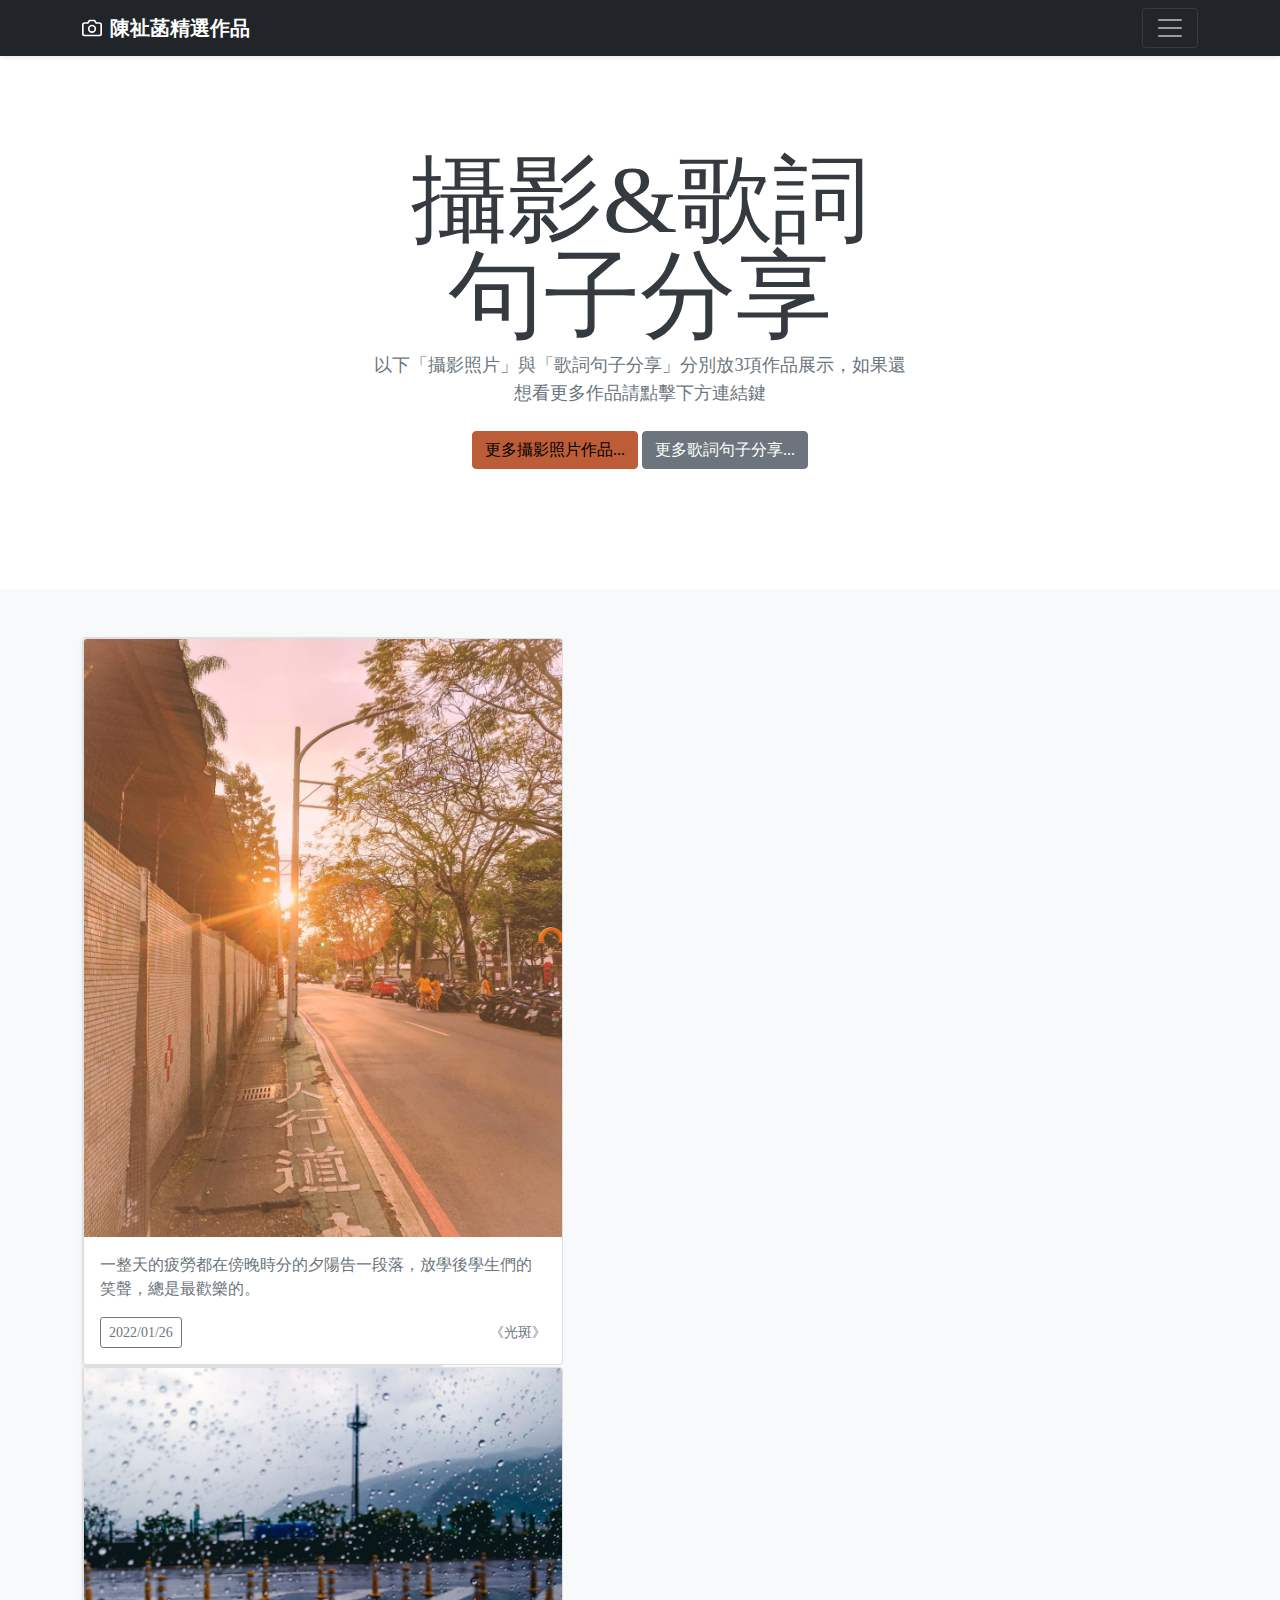
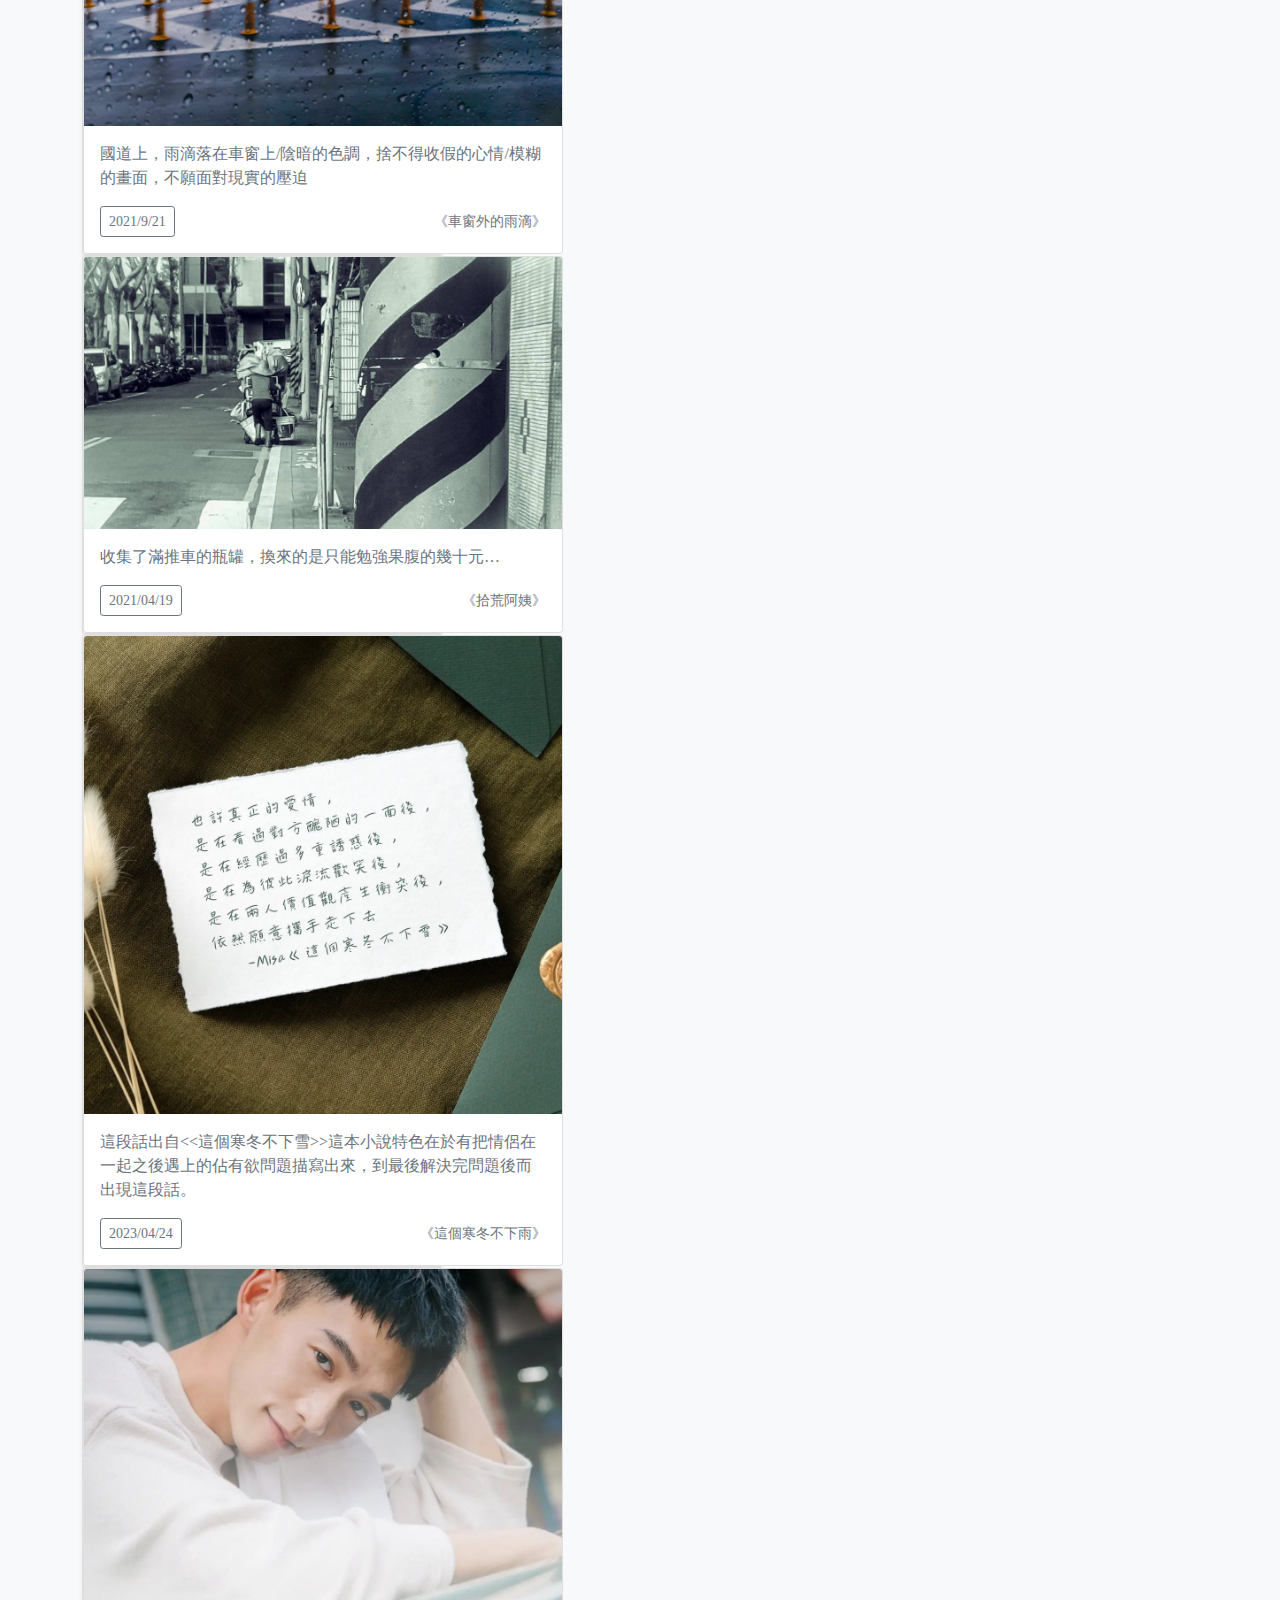
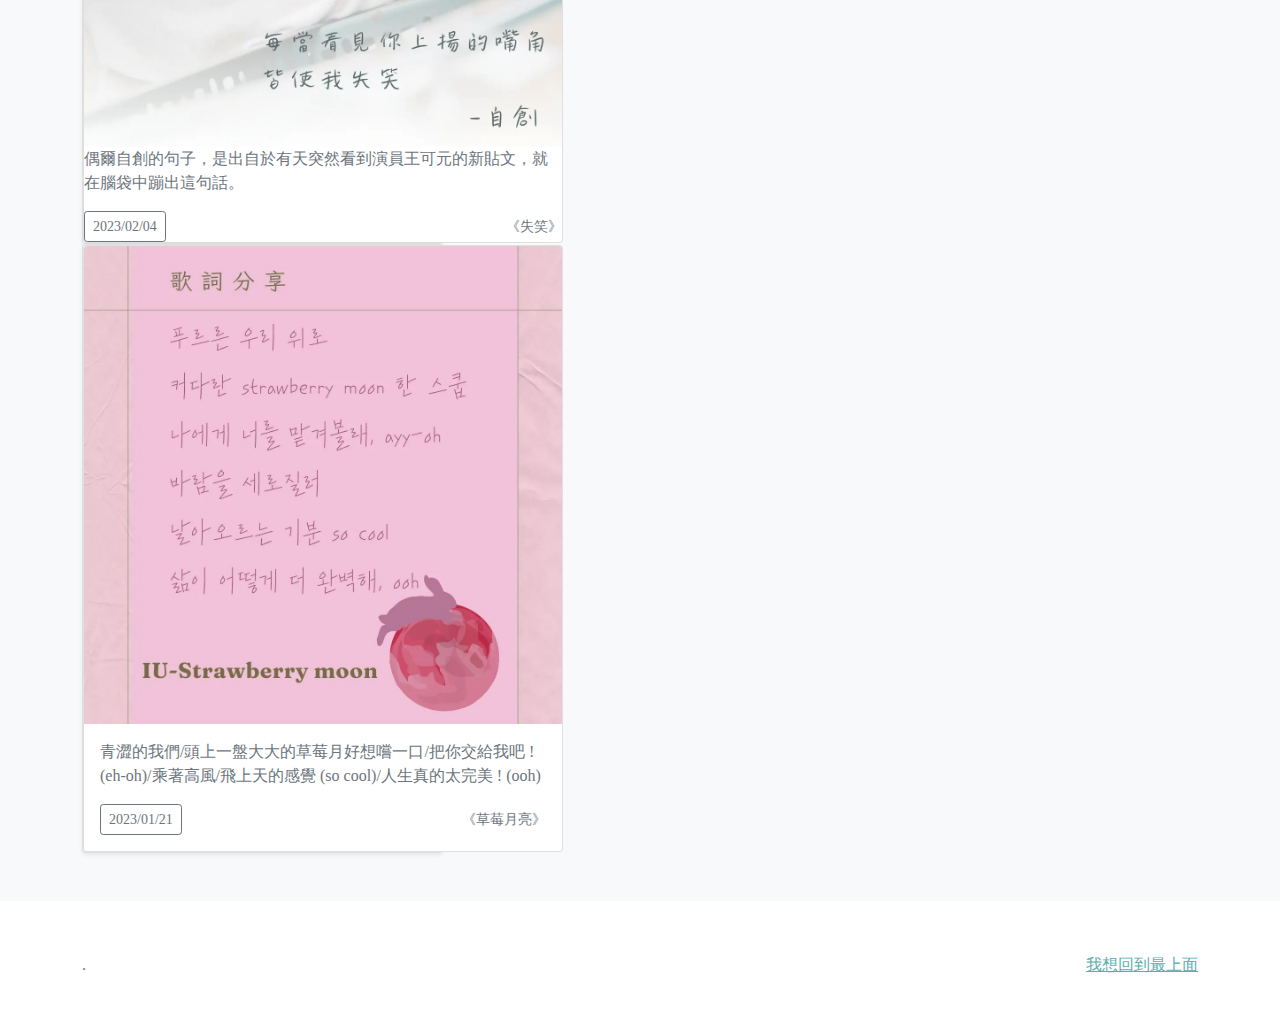
==== album.html @ 99e78f63 "0529" ====
<!doctype html>
<html lang="en">
  <head>
    <meta charset="utf-8">
    <meta name="viewport" content="width=device-width, initial-scale=1">
    <meta name="description" content="陳祉菡的網頁"/>
    <meta name="author" content="陳祉菡">
    <meta name="generator" content="Hugo 0.88.1">
    <title>陳祉菡的作品介紹</title>

    <link rel="canonical" href="https://bootstrap5.hexschool.com/docs/5.1/examples/album/">

    

    <!-- Core theme CSS (includes Bootstrap)-->
    <link href="css/styles.css" rel="stylesheet">
    <link href="css/my_style.css" rel="stylesheet"

    <!-- Favicons -->
<link rel="apple-touch-icon" href="/docs/5.1/assets/img/favicons/apple-touch-icon.png" sizes="180x180">
<link rel="icon" href="/docs/5.1/assets/img/favicons/favicon-32x32.png" sizes="32x32" type="image/png">
<link rel="icon" href="/docs/5.1/assets/img/favicons/favicon-16x16.png" sizes="16x16" type="image/png">
<link rel="manifest" href="/docs/5.1/assets/img/favicons/manifest.json">
<link rel="mask-icon" href="/docs/5.1/assets/img/favicons/safari-pinned-tab.svg" color="#7952b3">
<link rel="icon" href="/docs/5.1/assets/img/favicons/favicon.ico">
<meta name="theme-color" content="#7952b3">


    <style>
      .bd-placeholder-img {
        font-size: 1.125rem;
        text-anchor: middle;
        -webkit-user-select: none;
        -moz-user-select: none;
        user-select: none;
      }

      @media (min-width: 768px) {
        .bd-placeholder-img-lg {
          font-size: 3.5rem;
        }
      }

      @media (min-width: 992px) {
        body{
            padding-top: 0;
            padding-left: 0;
        }
      }
   
        </style>

    
  </head>
  <body>
    
<header>
  <div class="collapse bg-dark" id="navbarHeader">
    <div class="container">
      <div class="row">
        <div class="col-sm-8 col-md-7 py-4">
          <h4 class="text-white">陳祉菡的作品介紹</h4>
          <p class="lead text-muted">嗨嗨~歡迎來到我的精選作品集頁面!攝影照片是我從高中加入攝影社團後創作到現在累積的一些作品；而歌詞與句子分享是展示值得和其他人分享的文字製作成貼文放置在專屬instagram帳號中。這網頁就是為了展示這兩部分的精選作品而存在!</p>
        </div>
        <div class="col-sm-4 offset-md-1 py-4">
          <h4 class="text-white">相關連結</h4>
          <ul class="list-unstyled">
            <li><a href="https://www.instagram.com/lucy__0710/"  target="_blank"class="text-white">個人攝影照片社群帳號</a></li>
            <li><a href="https://www.instagram.com/share_felicity/" target="_blank"class="text-white">歌詞句子分享社群帳號</a></li>
            <li><a href="mailto:a111070007@mail.shu.edu.tw" target="_blank" class="text-white">有問題寄mail給我</a></li>
          </ul>
        </div>
      </div>
    </div>
  </div>
  <div class="navbar navbar-dark bg-dark shadow-sm">
    <div class="container">
      <a href="#" class="navbar-brand d-flex align-items-center">
        <svg xmlns="http://www.w3.org/2000/svg" width="20" height="20" fill="none" stroke="currentColor" stroke-linecap="round" stroke-linejoin="round" stroke-width="2" aria-hidden="true" class="me-2" viewBox="0 0 24 24"><path d="M23 19a2 2 0 0 1-2 2H3a2 2 0 0 1-2-2V8a2 2 0 0 1 2-2h4l2-3h6l2 3h4a2 2 0 0 1 2 2z"/><circle cx="12" cy="13" r="4"/></svg>
        <strong>陳祉菡精選作品</strong>
      </a>
      <button class="navbar-toggler" type="button" data-bs-toggle="collapse" data-bs-target="#navbarHeader" aria-controls="navbarHeader" aria-expanded="false" aria-label="Toggle navigation">
        <span class="navbar-toggler-icon"></span>
      </button>
    </div>
  </div>
</header>

<main>

  <section class="py-5 text-center container">
    <div class="row py-lg-5">
      <div class="col-lg-6 col-md-8 mx-auto">
        <h1 class="fw-light">攝影&歌詞句子分享</h1>
        <p class="lead text-muted">以下「攝影照片」與「歌詞句子分享」分別放3項作品展示，如果還想看更多作品請點擊下方連結鍵</p>
          <a href="https://www.instagram.com/lucy__0710/" target="_blank" class="btn btn-primary my-2">更多攝影照片作品...</a>
          <a href="https://www.instagram.com/share_felicity/"  target="_blank"class="btn btn-secondary my-2">更多歌詞句子分享...</a>
        </p>
      </div>
    </div>
  </section>

  <div class="album py-5 bg-light">
    <div class="container">

      <div class="row row-cols-1 row-cols-sm-2 row-cols-md-3 g-3">
        <div class="col">
          <div class="card shadow-sm">
         <div class="card" style="width: 30rem;">   
          <img src="《光斑》.jpg" class="card-img-top" alt="">

            <div class="card-body">
              <p class="card-text">一整天的疲勞都在傍晚時分的夕陽告一段落，放學後學生們的笑聲，總是最歡樂的。</p>
              <div class="d-flex justify-content-between align-items-center">
                <div class="btn-group">
                  <button type="button" class="btn btn-sm btn-outline-secondary">2022/01/26</button>
                  
                </div>
                <small class="text-muted">《光斑》</small>
              </div>
            </div>
          </div>
        </div>

        <div class="col">
          <div class="card shadow-sm">
          <div class="card" style="width: 30rem;">
            <img src="《車窗外的雨滴》.jpg" class="card-img-top" alt="">

            <div class="card-body">
              <p class="card-text">國道上，雨滴落在車窗上/陰暗的色調，捨不得收假的心情/模糊的畫面，不願面對現實的壓迫</p>
              <div class="d-flex justify-content-between align-items-center">
                <div class="btn-group">
                  <button type="button" class="btn btn-sm btn-outline-secondary">2021/9/21</button>
                  
                </div>
                <small class="text-muted">《車窗外的雨滴》</small>
              </div>
            </div>
          </div>
        </div>

        <div class="col">
          <div class="card shadow-sm">
          <div class="card" style="width: 30rem;">
            <img src="《拾荒阿姨》.jpg" class="card-img-top" alt="">

            <div class="card-body">
              <p class="card-text">收集了滿推車的瓶罐，換來的是只能勉強果腹的幾十元…</p>
              <div class="d-flex justify-content-between align-items-center">
                <div class="btn-group">
                  <button type="button" class="btn btn-sm btn-outline-secondary">2021/04/19</button>
                  
                </div>
                <small class="text-muted">《拾荒阿姨》</small>
              </div>
            </div>
          </div>
        </div>

        <div class="col">
          <div class="card shadow-sm">
          <div class="card" style="width: 30rem;">
            <img src="《這個寒冬不下雨》.jpg" class="card-img-top" alt="">

            <div class="card-body">
              <p class="card-text">這段話出自<<這個寒冬不下雪>>這本小說特色在於有把情侶在一起之後遇上的佔有欲問題描寫出來，到最後解決完問題後而出現這段話。</p>
              <div class="d-flex justify-content-between align-items-center">
                <div class="btn-group">
                  <button type="button" class="btn btn-sm btn-outline-secondary">2023/04/24</button>
                  
                </div>
                <small class="text-muted">《這個寒冬不下雨》</small>
              </div>
            </div>
          </div>
        </div>

        <div class="col">
          <div class="card shadow-sm">
          <div class="card" style="width: 30rem;">
             <img src="《失笑》.jpg" class="card-img-top" alt="">

              <p class="card-text">偶爾自創的句子，是出自於有天突然看到演員王可元的新貼文，就在腦袋中蹦出這句話。</p>
              <div class="d-flex justify-content-between align-items-center">
                <div class="btn-group">
                  <button type="button" class="btn btn-sm btn-outline-secondary">2023/02/04</button>

                </div> 
                <small class="text-muted">《失笑》</small>
              </div>
            </div>
          </div>
        </div>

        <div class="col">
          <div class="card shadow-sm">
          <div class="card" style="width: 30rem;">
            <img src="《草莓月亮》.jpg" class="card-img-top" alt="">

            <div class="card-body">
              <p class="card-text">青澀的我們/頭上一盤大大的草莓月好想嚐一口/把你交給我吧 ! (eh-oh)/乘著高風/飛上天的感覺 (so cool)/人生真的太完美 ! (ooh)</p>
              <div class="d-flex justify-content-between align-items-center">
                <div class="btn-group">
                  <button type="button" class="btn btn-sm btn-outline-secondary">2023/01/21</button>
                  
                </div>
                <small class="text-muted">《草莓月亮》</small>
              </div>
            </div>
          </div>
        </div>

        
      </div>
    </div>
  </div>

</main>

<footer class="text-muted py-5">
  <div class="container">
    <p class="float-end mb-1">
      <a href="#">我想回到最上面</a>
    </p>
    <p class="mb-1"></p>
    <p class="mb-0"><a href="/"></a>  <a href="/docs/5.1/getting-started/introduction/"></a>.</p>
  </div>
</footer>


      <!-- Bootstrap core JS-->
        <script src="https://cdn.jsdelivr.net/npm/bootstrap@5.1.3/dist/js/bootstrap.bundle.min.js"></script>
        <!-- Core theme JS-->
        <script src="js/scripts.js"></script>
      
  </body>
</html>
---- css/my_style.css ----
body{
    font-family:'Noto Sans TC' ,snas-serif;
}

h1, h2, h3, h4, h5, h6, .h1 .h2 .h3 .h4 .h5 .h6 {
    font-family: 'Noto Sans TC',snas-serif;
    text-transform: none;
}
.subheading {
    font-family: 'Noto Sans TC',snas-serif;
    text-transform: none;
}
.expedu_icon{
    color:#495057;
}
.expedu_icon:hover{
    background-color:#495057;
    color:#fff;
}
:root{
    --bs-primary:#5CADAD;
    --bs-primary-rgb: 92, 173, 173;
    --bs-secondary:#8E8E8E;
    --bs-secondary-rgb:142, 142, 142;
}
.expedu_icon:hover{
    color: var(--bs-secondary);
}

a{
    color: var(--bs-primary);
}

.social-icons .social-icon:hover{
    background-color: var(--bs-secondary);
}
a:hover{
    color:#8E8E8E;
}
table {width: 80%;}
th, td: {text-align: right;}
td {border-bottom:1px solid #3f294a;}
td {border:1px solid #2a5d44;}
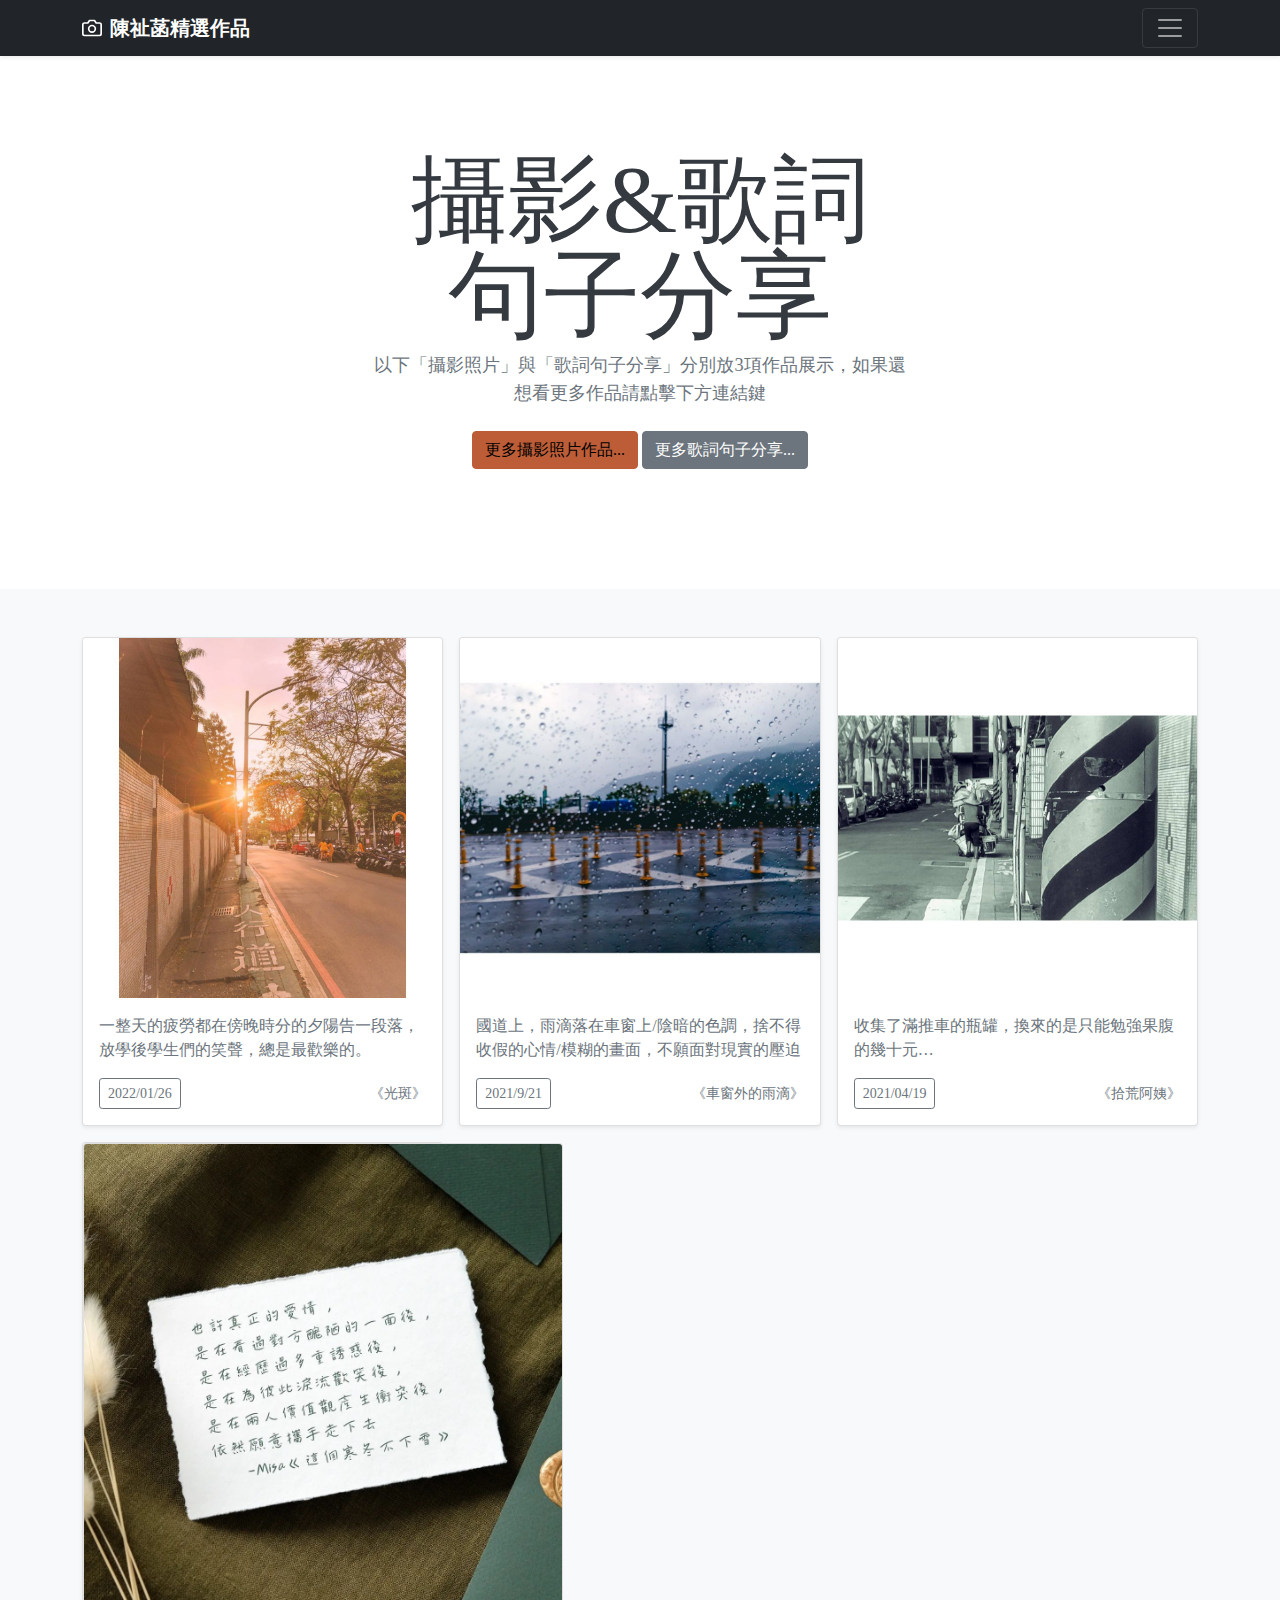
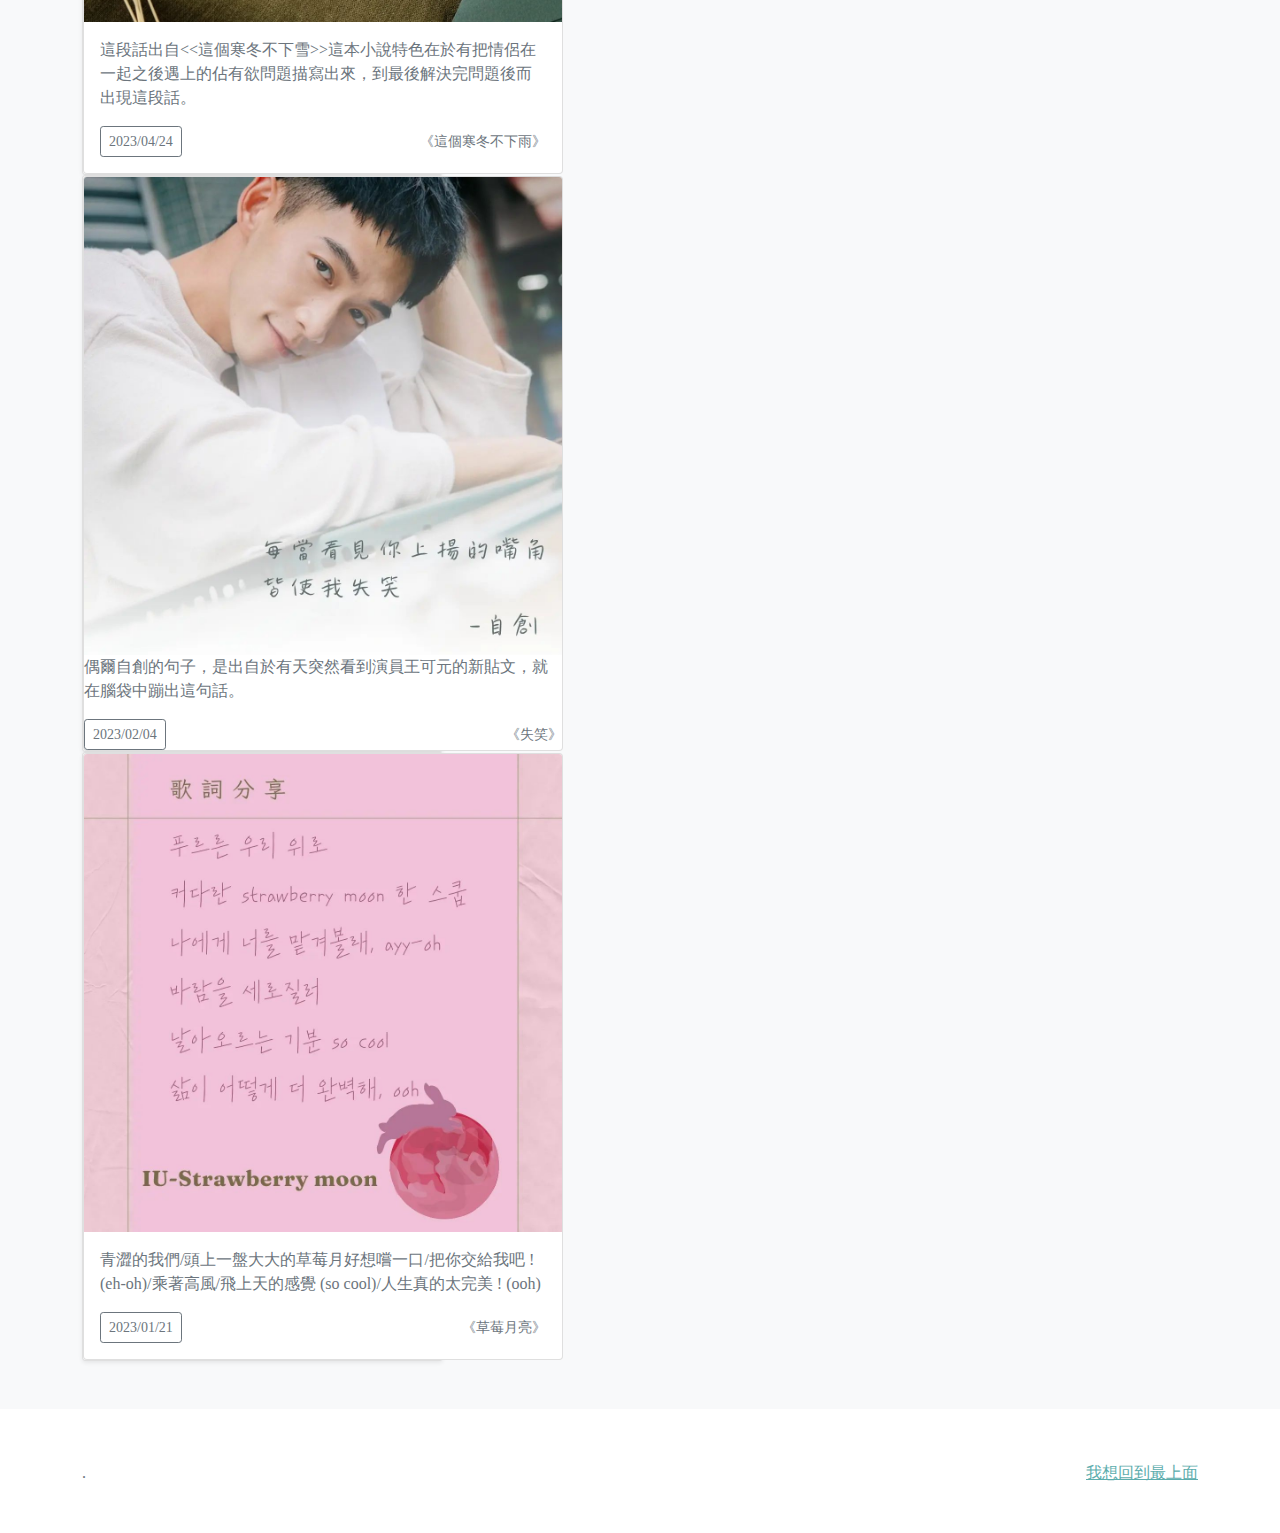
==== commit cfaf3307: "0605" ====
--- a/album.html
+++ b/album.html
@@ -105,9 +105,8 @@
 
       <div class="row row-cols-1 row-cols-sm-2 row-cols-md-3 g-3">
         <div class="col">
-          <div class="card shadow-sm">
-         <div class="card" style="width: 30rem;">   
-          <img src="《光斑》.jpg" class="card-img-top" alt="">
+          <div class="card shadow-sm">  
+          <img src="《光斑》02.jpg" class="card-img-top" alt="">
 
             <div class="card-body">
               <p class="card-text">一整天的疲勞都在傍晚時分的夕陽告一段落，放學後學生們的笑聲，總是最歡樂的。</p>
@@ -124,8 +123,7 @@
 
         <div class="col">
           <div class="card shadow-sm">
-          <div class="card" style="width: 30rem;">
-            <img src="《車窗外的雨滴》.jpg" class="card-img-top" alt="">
+            <img src="《車窗外的雨滴》02.jpg" class="card-img-top" alt="">
 
             <div class="card-body">
               <p class="card-text">國道上，雨滴落在車窗上/陰暗的色調，捨不得收假的心情/模糊的畫面，不願面對現實的壓迫</p>
@@ -142,8 +140,7 @@
 
         <div class="col">
           <div class="card shadow-sm">
-          <div class="card" style="width: 30rem;">
-            <img src="《拾荒阿姨》.jpg" class="card-img-top" alt="">
+            <img src="《拾荒阿姨》02.jpg" class="card-img-top" alt="">
 
             <div class="card-body">
               <p class="card-text">收集了滿推車的瓶罐，換來的是只能勉強果腹的幾十元…</p>
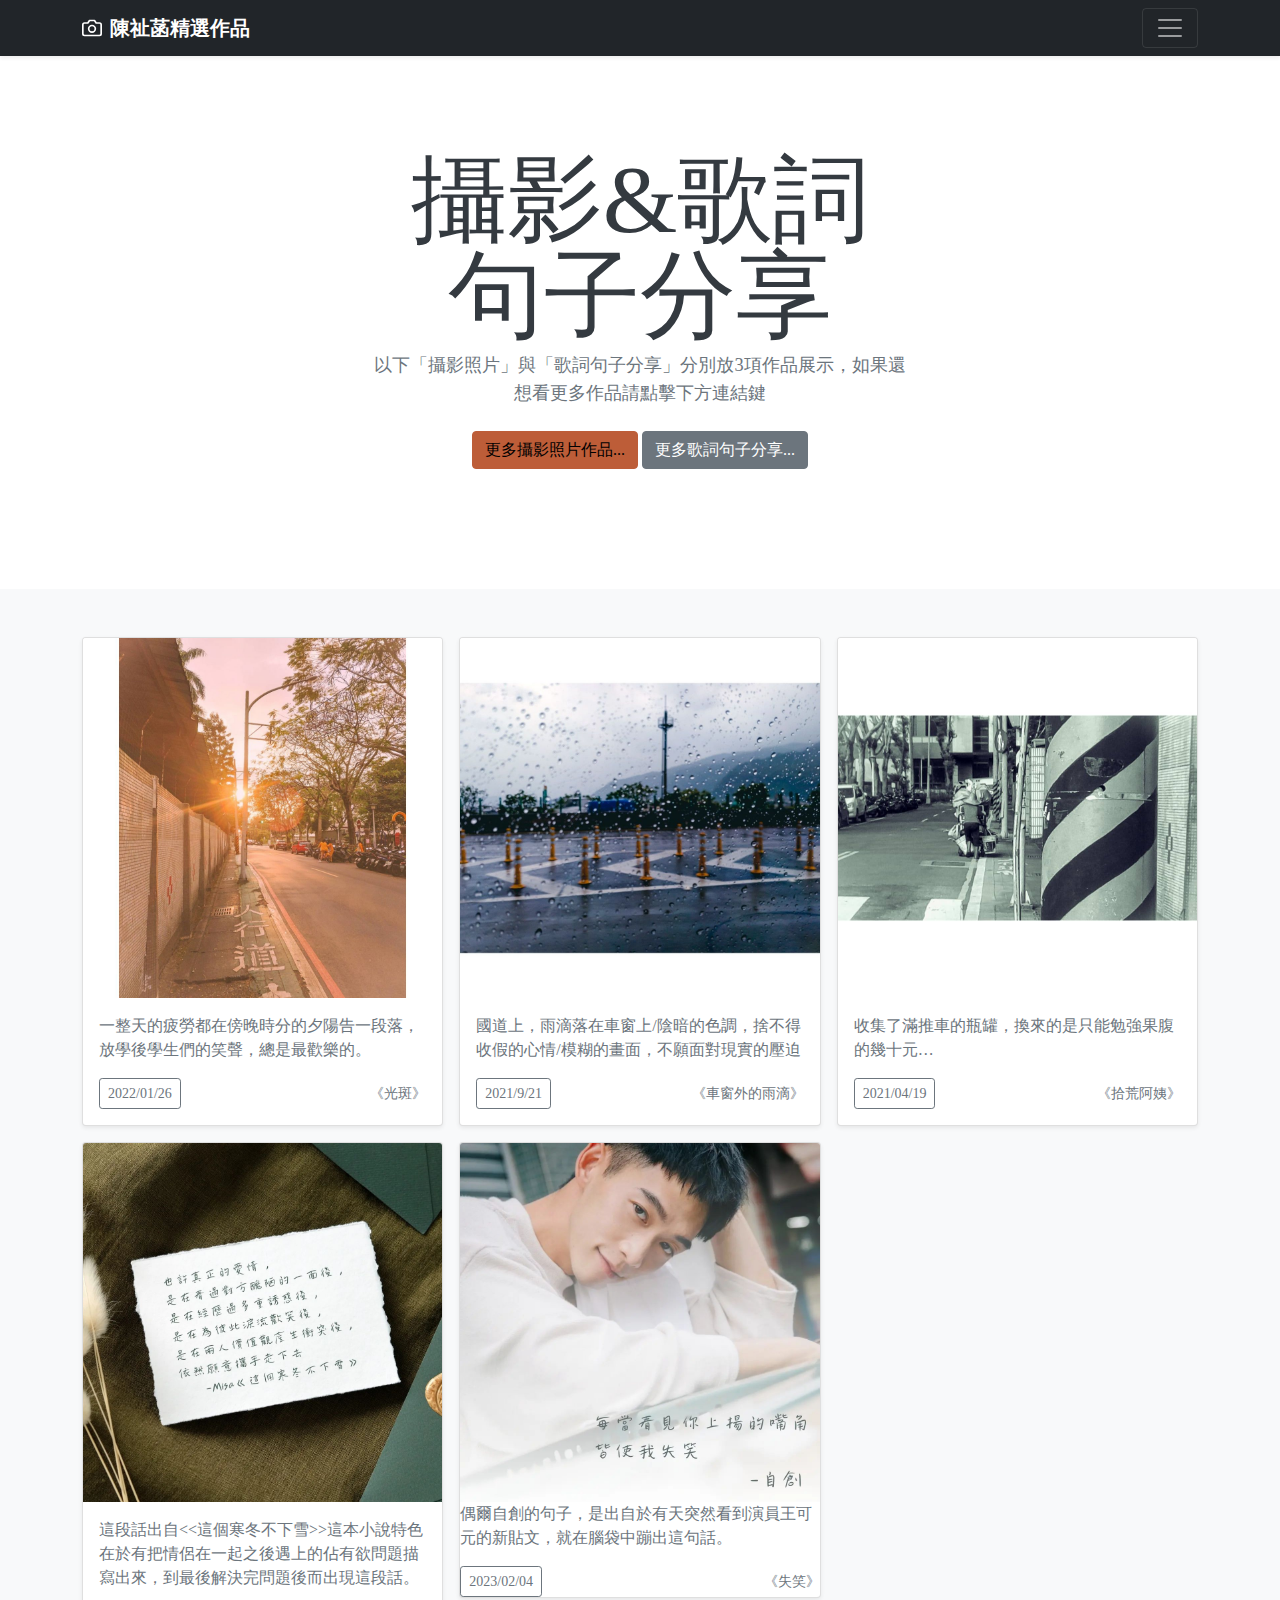
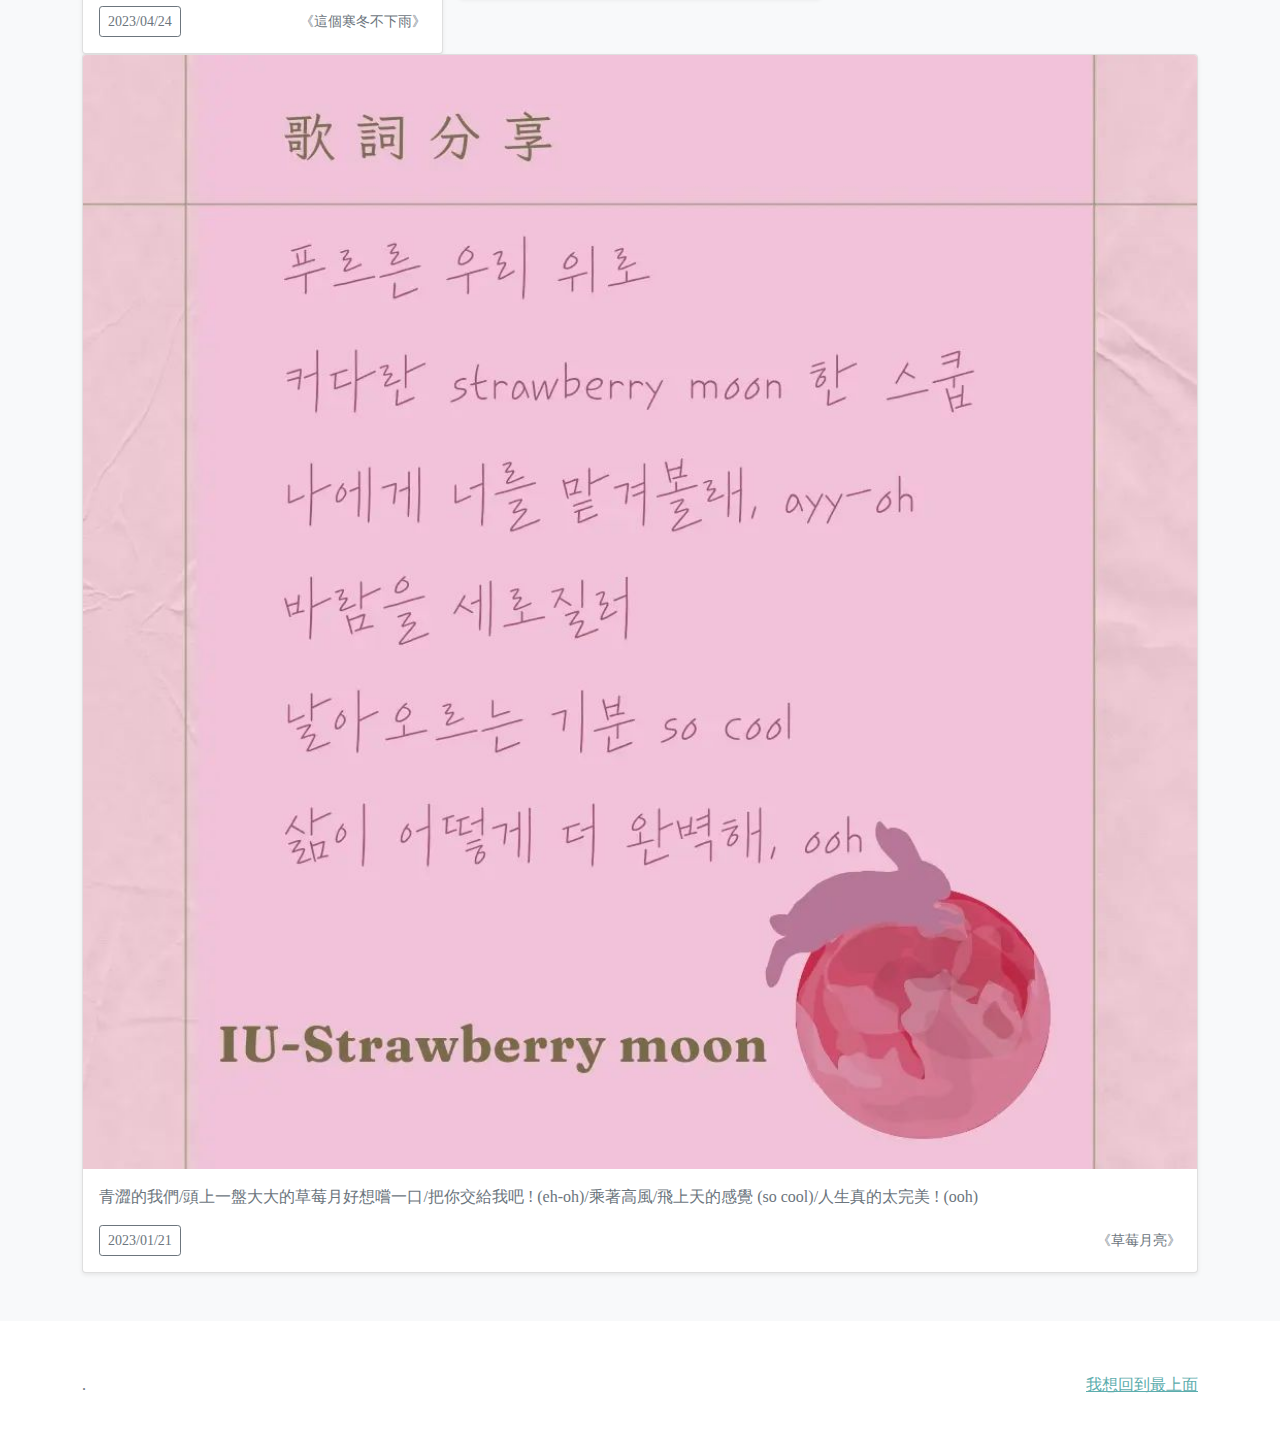
==== commit 436fceb0: "0605" ====
--- a/album.html
+++ b/album.html
@@ -157,7 +157,6 @@
 
         <div class="col">
           <div class="card shadow-sm">
-          <div class="card" style="width: 30rem;">
             <img src="《這個寒冬不下雨》.jpg" class="card-img-top" alt="">
 
             <div class="card-body">
@@ -175,7 +174,6 @@
 
         <div class="col">
           <div class="card shadow-sm">
-          <div class="card" style="width: 30rem;">
              <img src="《失笑》.jpg" class="card-img-top" alt="">
 
               <p class="card-text">偶爾自創的句子，是出自於有天突然看到演員王可元的新貼文，就在腦袋中蹦出這句話。</p>
@@ -192,7 +190,6 @@
 
         <div class="col">
           <div class="card shadow-sm">
-          <div class="card" style="width: 30rem;">
             <img src="《草莓月亮》.jpg" class="card-img-top" alt="">
 
             <div class="card-body">
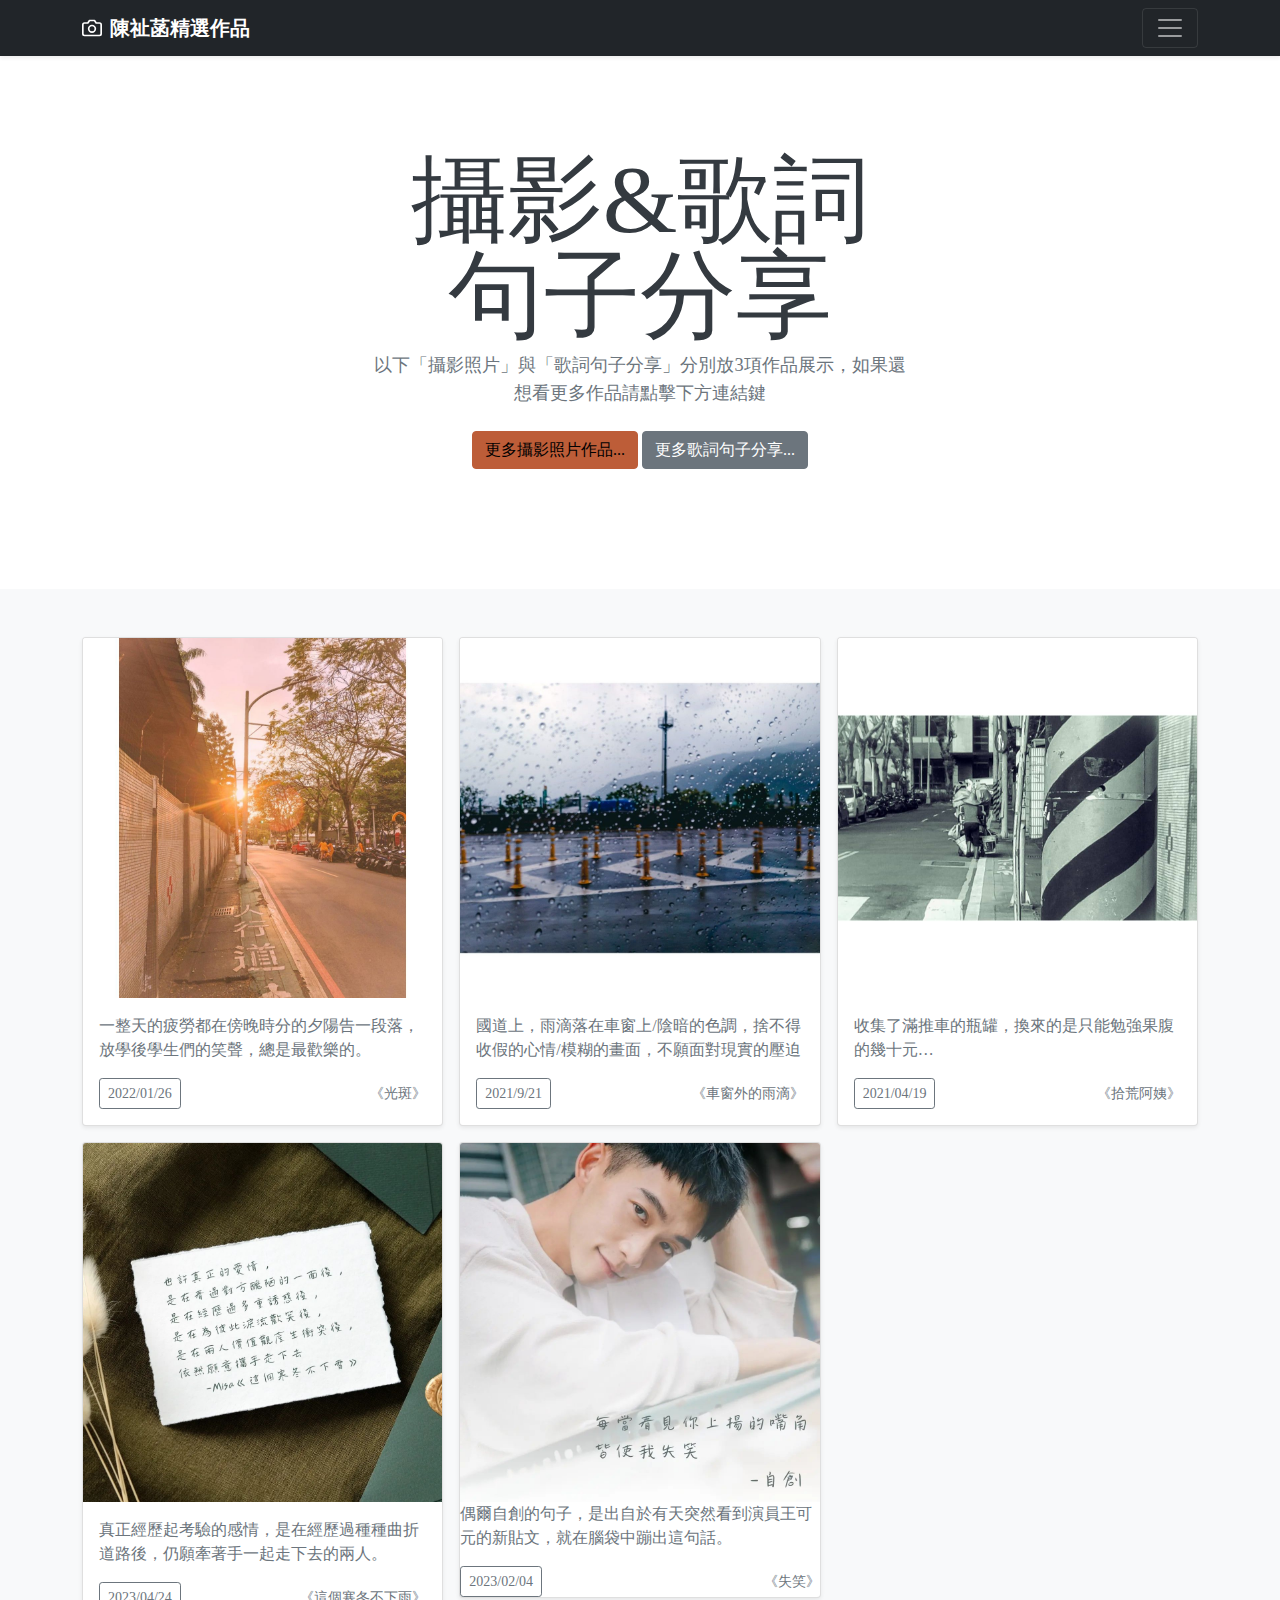
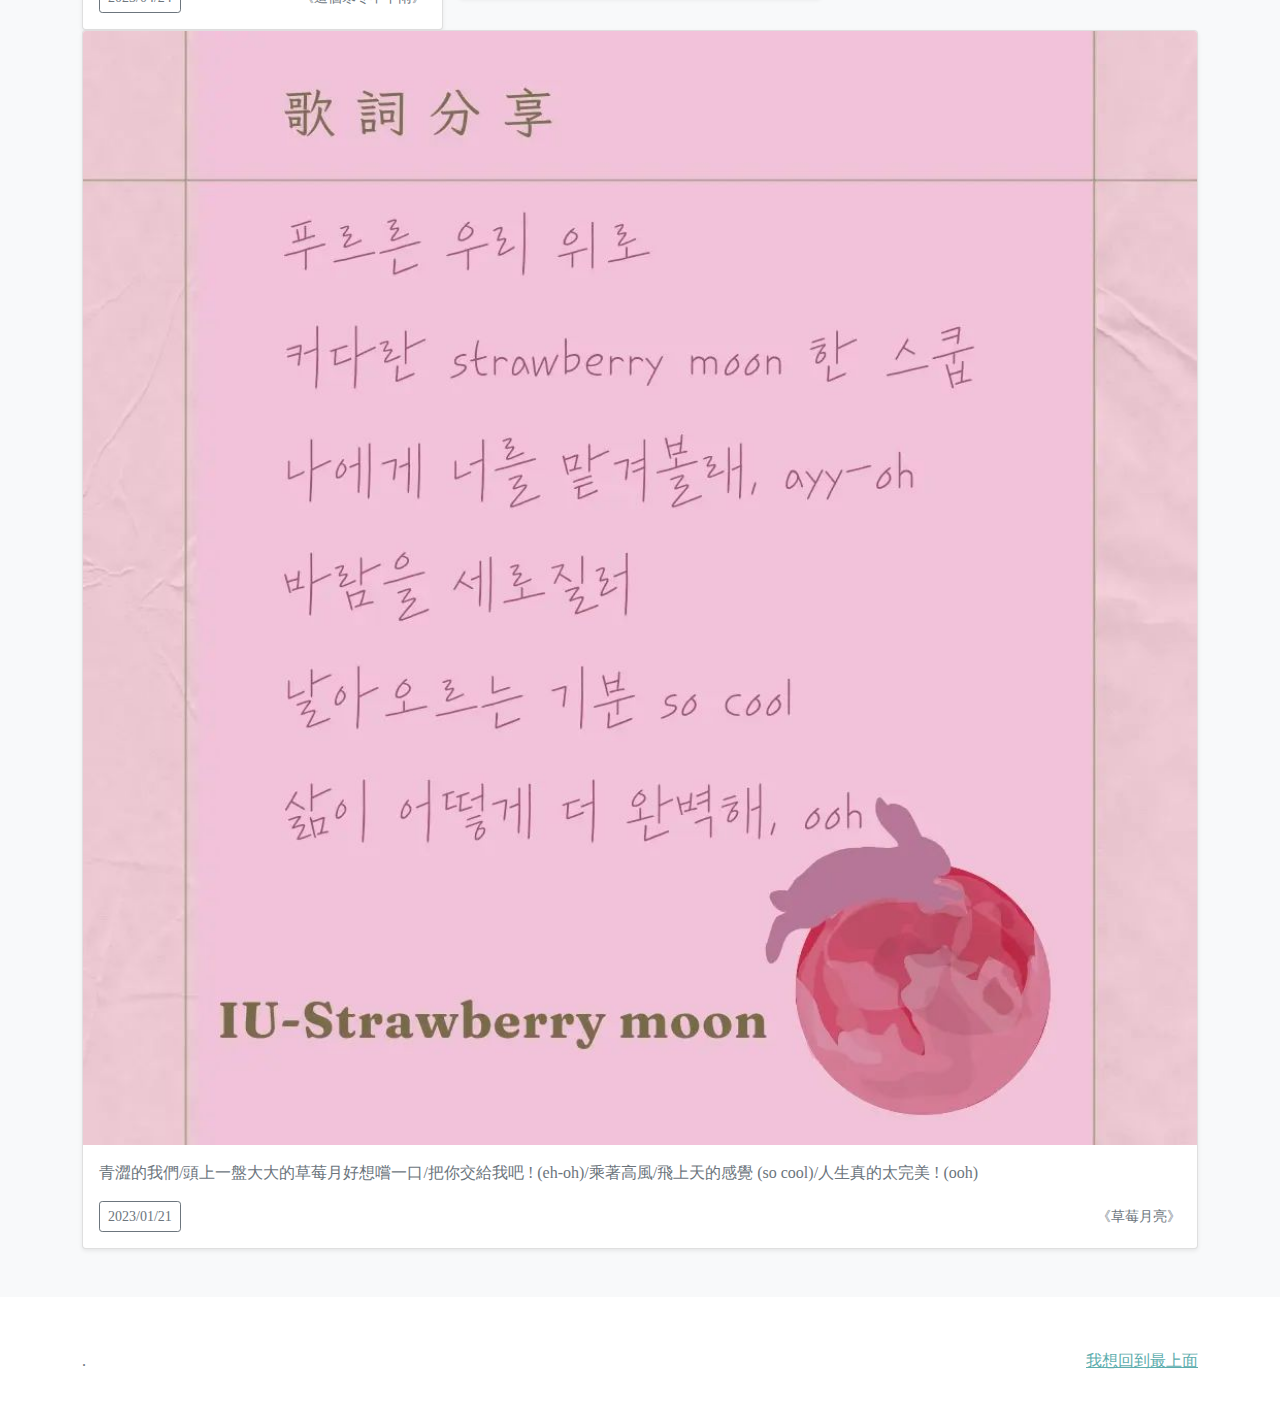
==== commit 8682a61b: "0605" ====
--- a/album.html
+++ b/album.html
@@ -160,7 +160,7 @@
             <img src="《這個寒冬不下雨》.jpg" class="card-img-top" alt="">
 
             <div class="card-body">
-              <p class="card-text">這段話出自<<這個寒冬不下雪>>這本小說特色在於有把情侶在一起之後遇上的佔有欲問題描寫出來，到最後解決完問題後而出現這段話。</p>
+              <p class="card-text">真正經歷起考驗的感情，是在經歷過種種曲折道路後，仍願牽著手一起走下去的兩人。</p>
               <div class="d-flex justify-content-between align-items-center">
                 <div class="btn-group">
                   <button type="button" class="btn btn-sm btn-outline-secondary">2023/04/24</button>
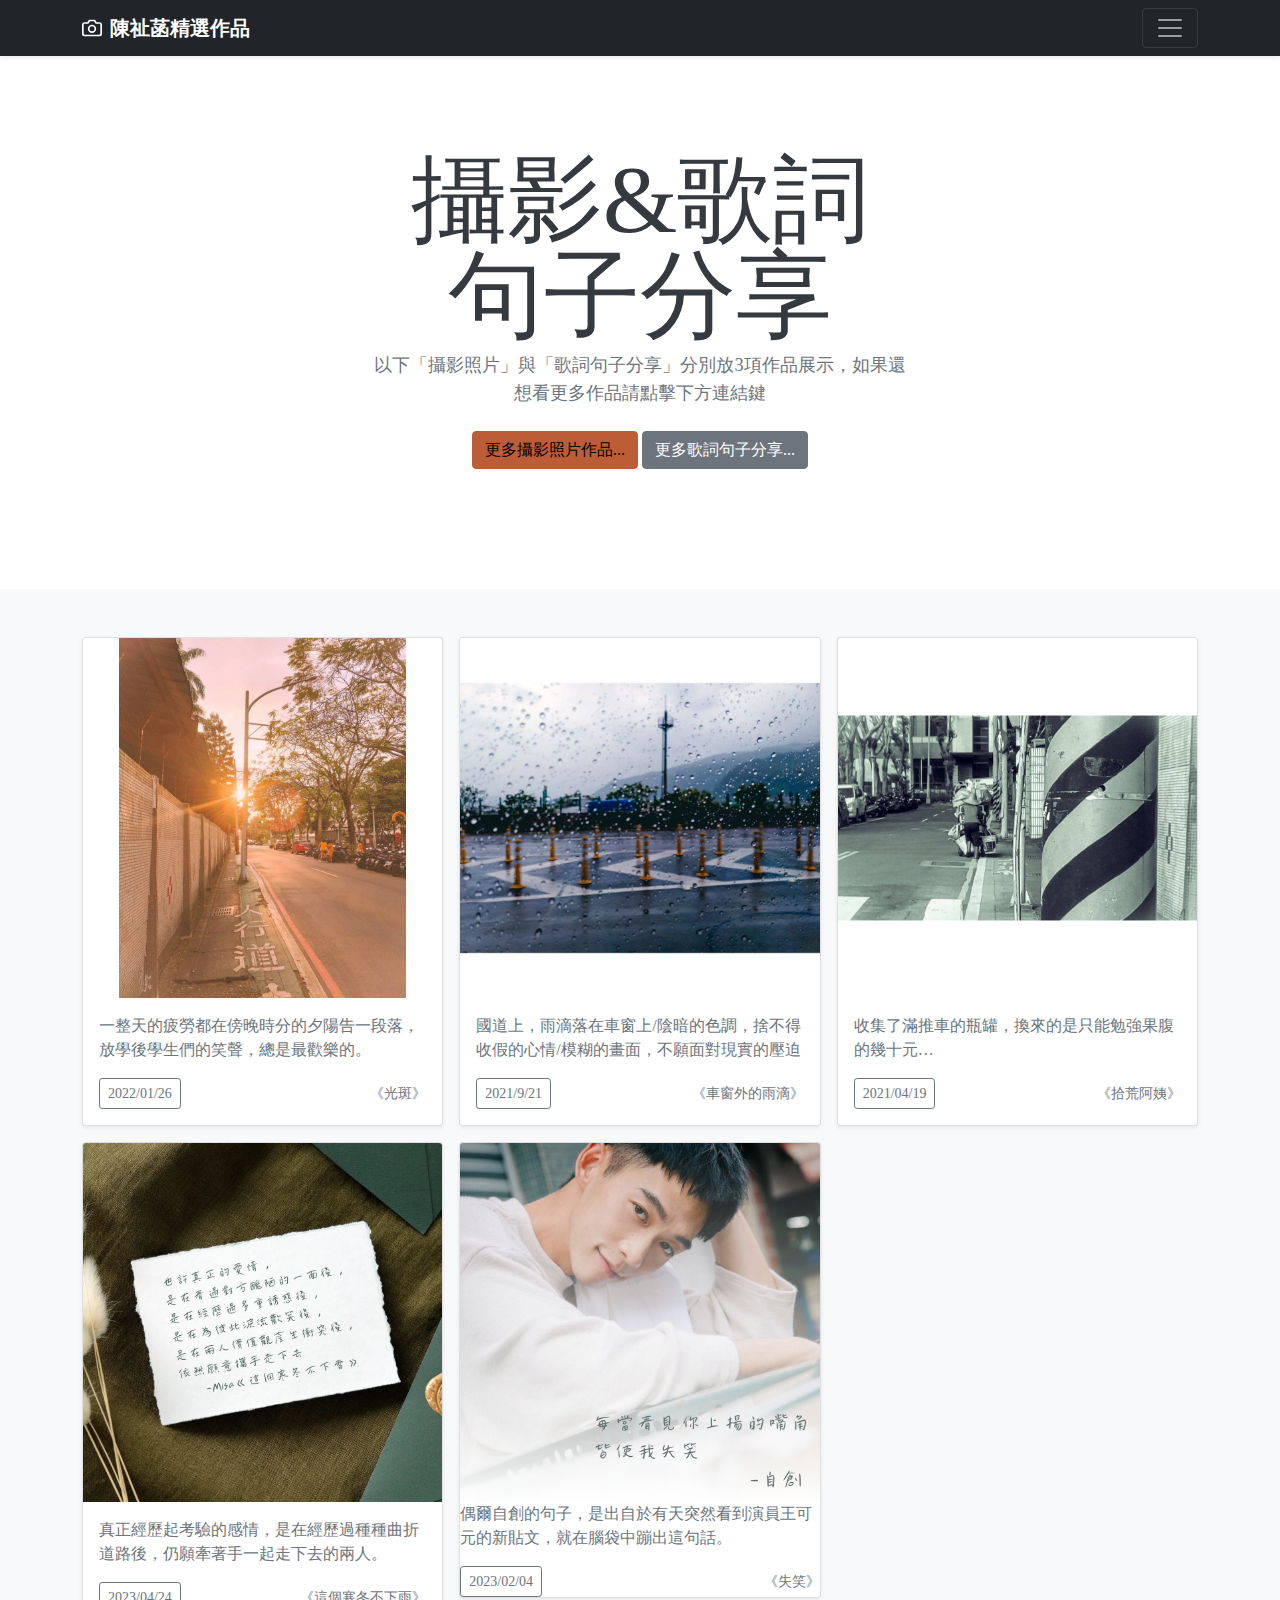
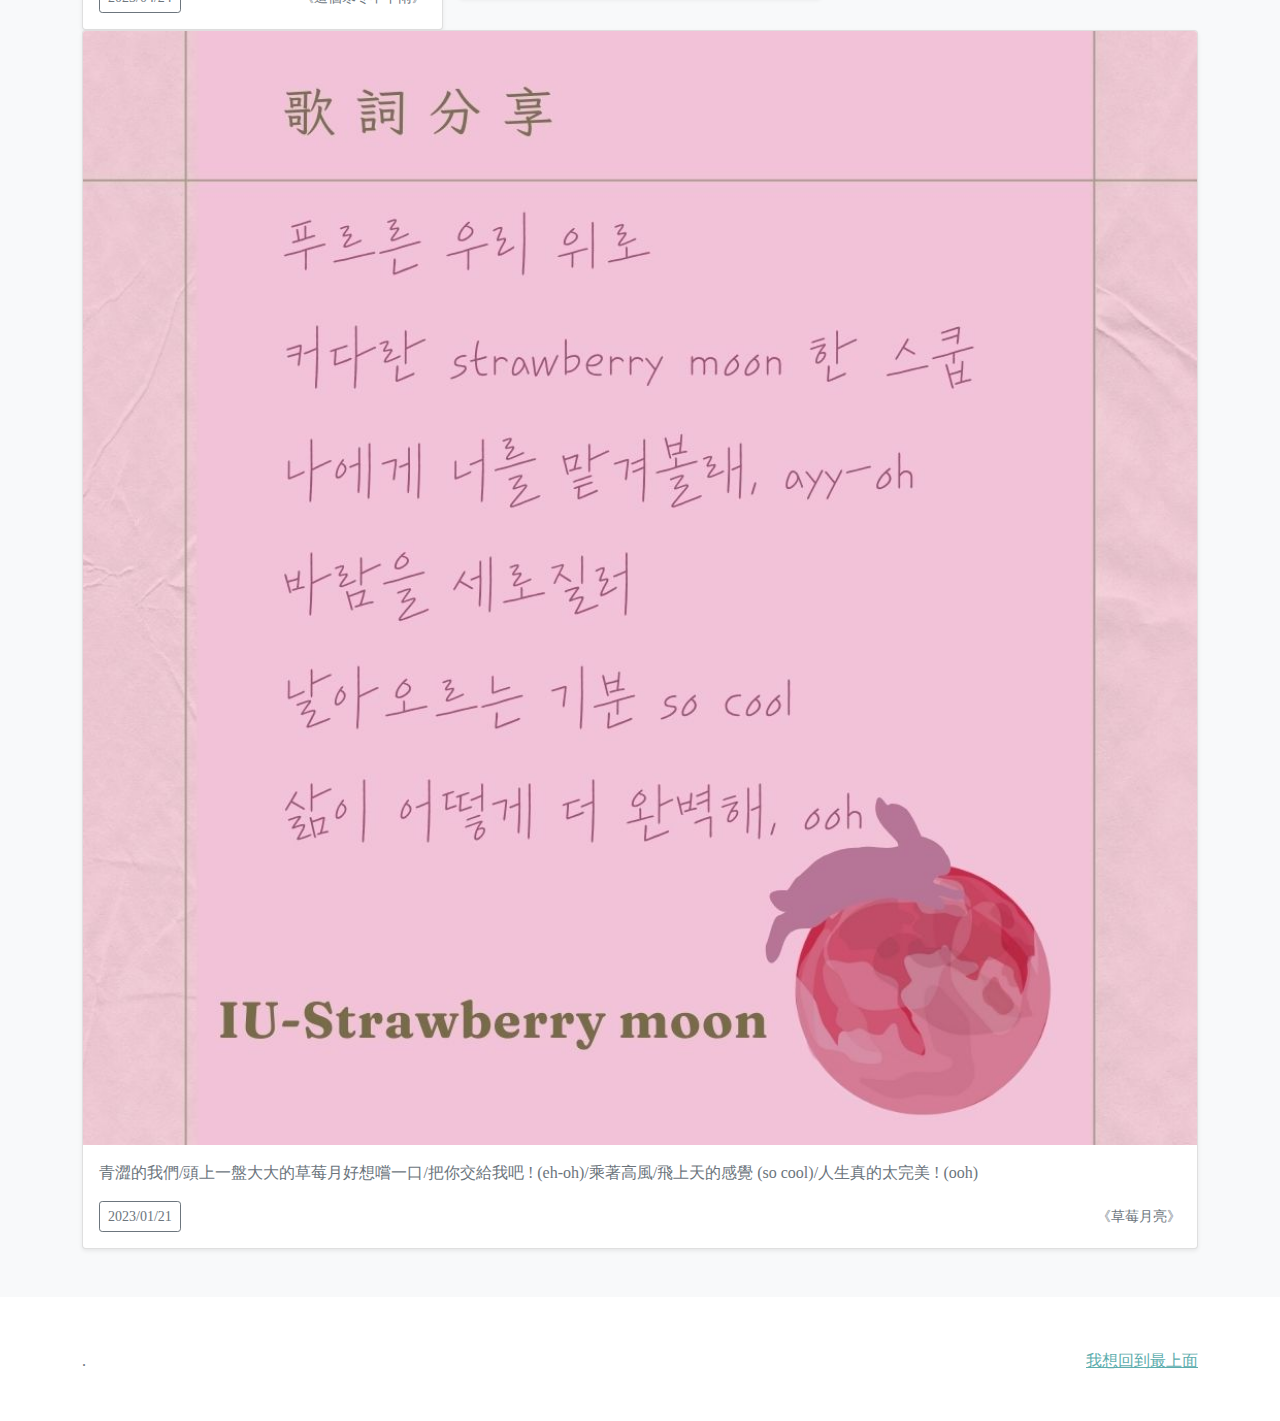
==== commit c5af2bb1: "0605" ====
--- a/album.html
+++ b/album.html
@@ -174,7 +174,7 @@
 
         <div class="col">
           <div class="card shadow-sm">
-             <img src="《失笑》.jpg" class="card-img-top" alt="">
+             <img src="《失笑》02.jpg" class="card-img-top" alt="">
 
               <p class="card-text">偶爾自創的句子，是出自於有天突然看到演員王可元的新貼文，就在腦袋中蹦出這句話。</p>
               <div class="d-flex justify-content-between align-items-center">
@@ -190,7 +190,7 @@
 
         <div class="col">
           <div class="card shadow-sm">
-            <img src="《草莓月亮》.jpg" class="card-img-top" alt="">
+            <img src="《草莓月亮》02.jpg" class="card-img-top" alt="">
 
             <div class="card-body">
               <p class="card-text">青澀的我們/頭上一盤大大的草莓月好想嚐一口/把你交給我吧 ! (eh-oh)/乘著高風/飛上天的感覺 (so cool)/人生真的太完美 ! (ooh)</p>
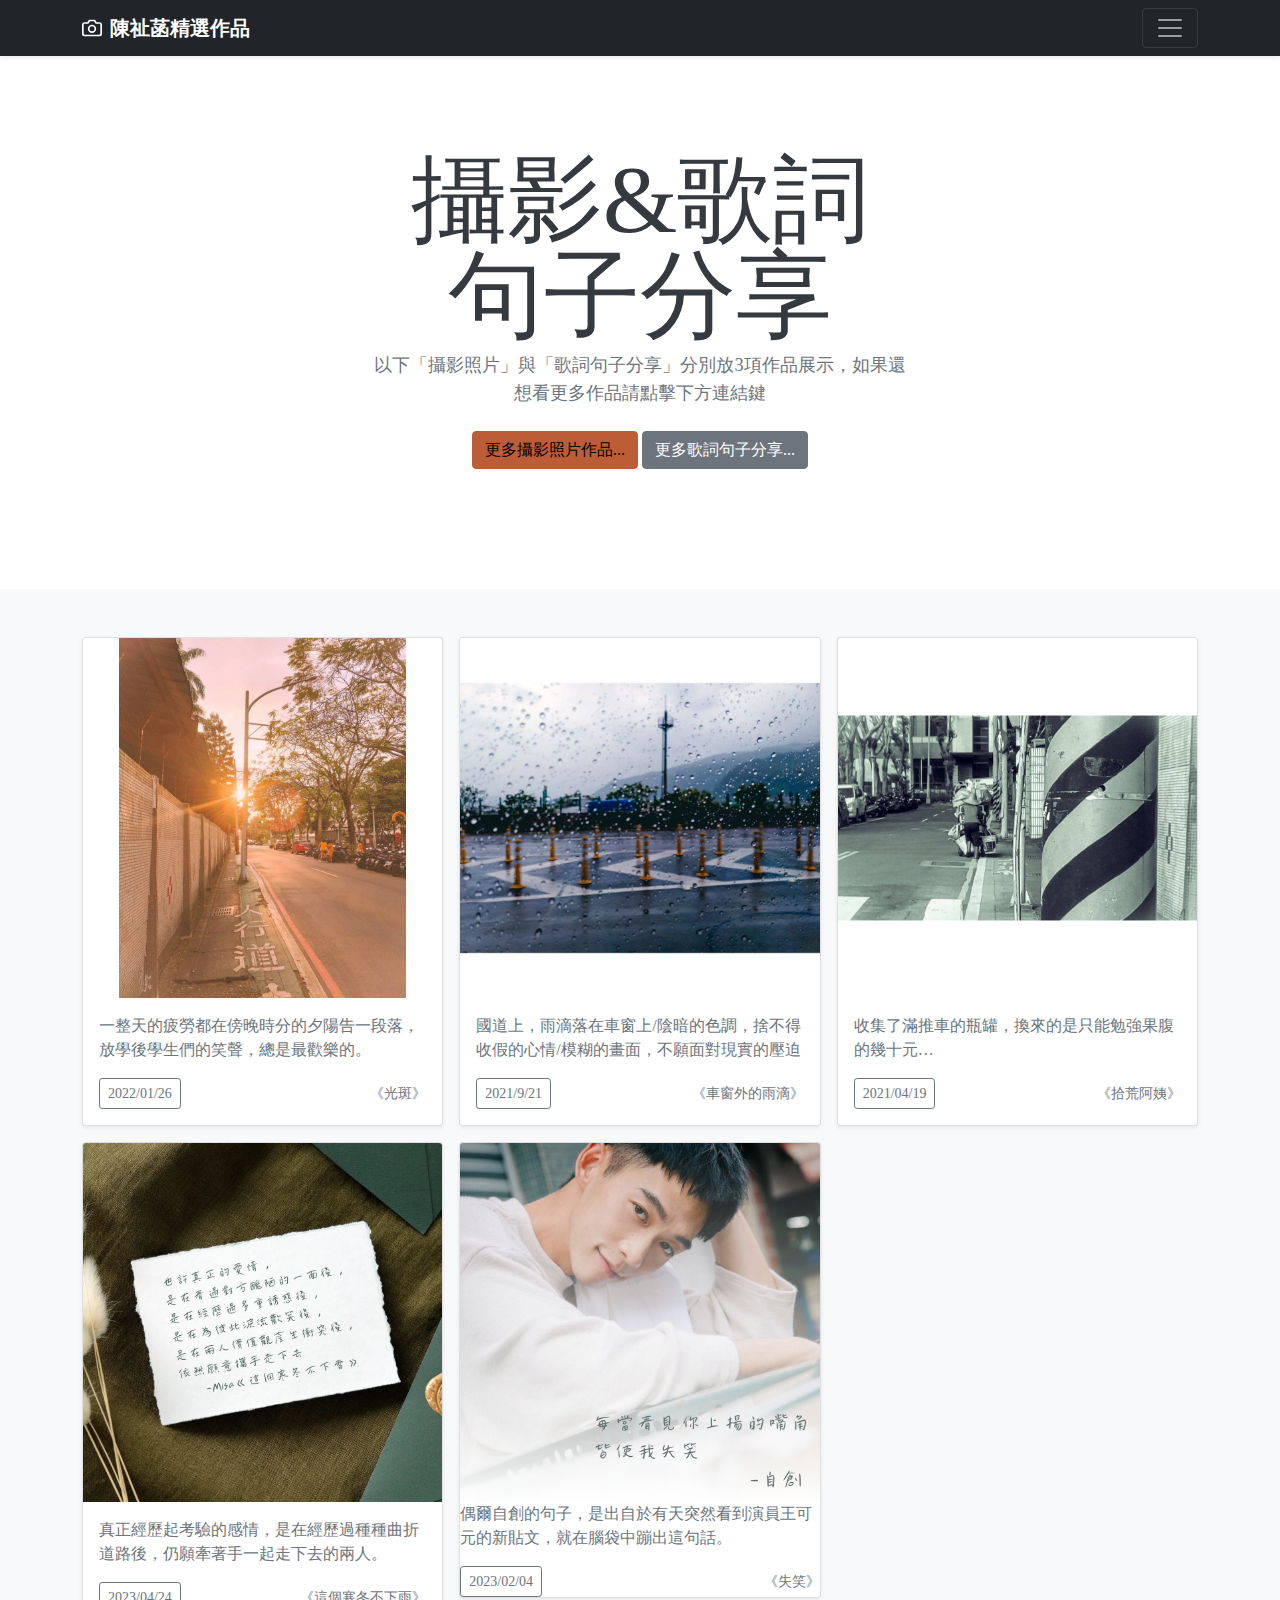
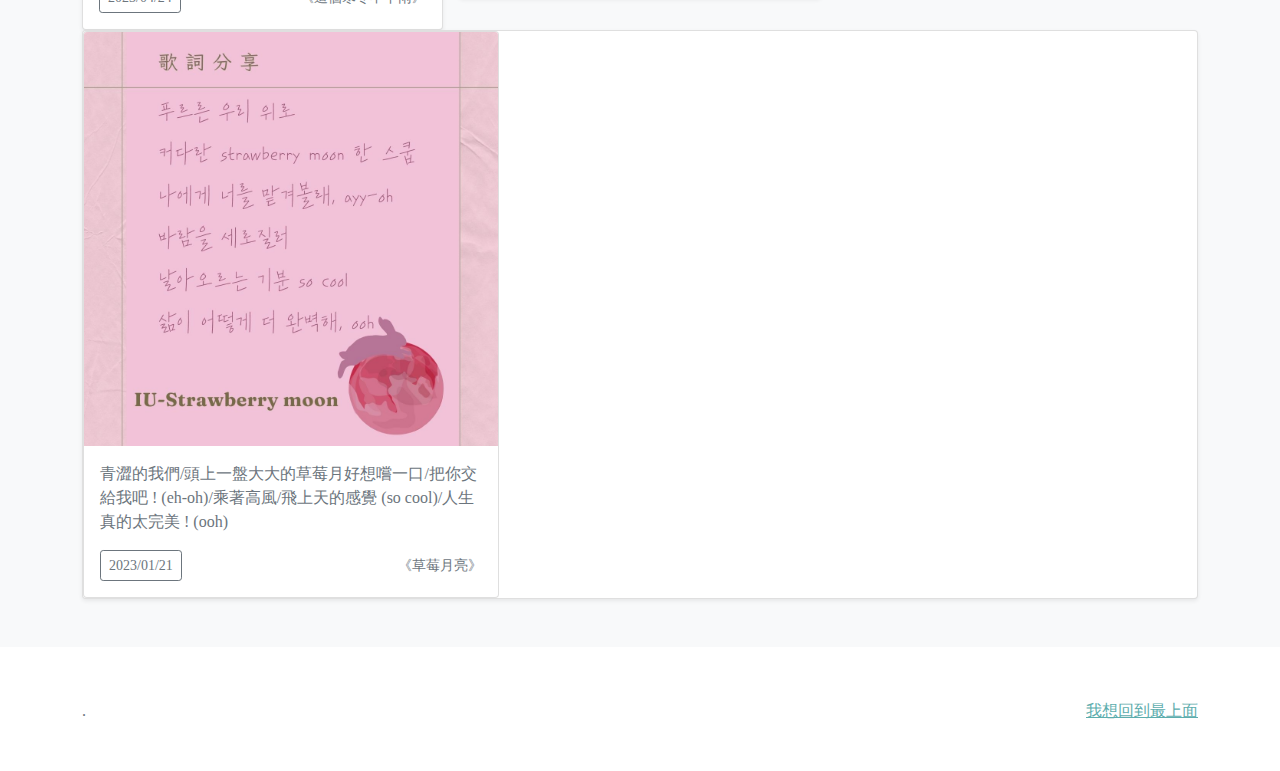
==== commit 3535a058: "0506" ====
--- a/album.html
+++ b/album.html
@@ -190,6 +190,7 @@
 
         <div class="col">
           <div class="card shadow-sm">
+          <div class="card" style="width: 26rem;">
             <img src="《草莓月亮》02.jpg" class="card-img-top" alt="">
 
             <div class="card-body">
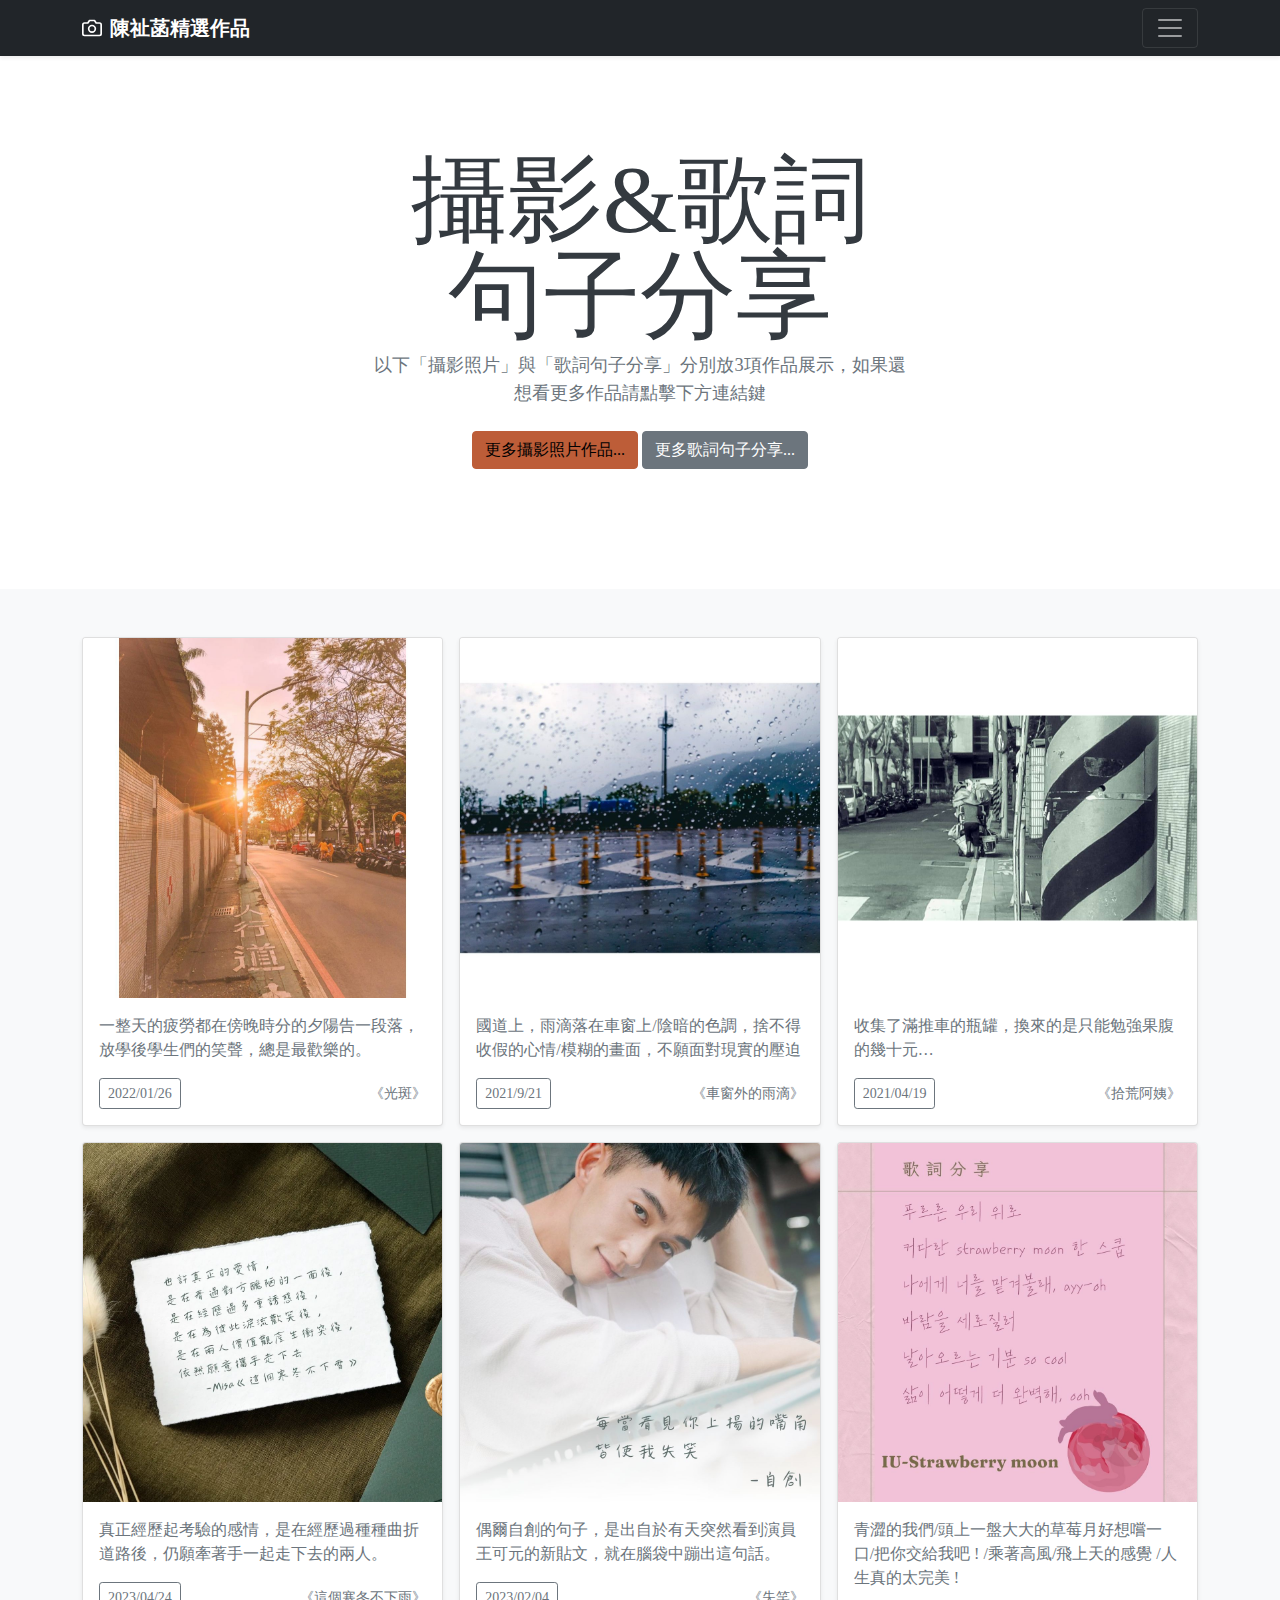
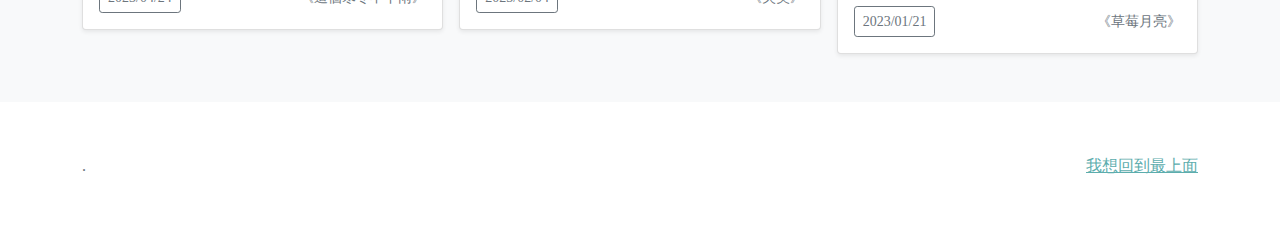
==== commit 8d64b3de: "0606" ====
--- a/album.html
+++ b/album.html
@@ -44,7 +44,9 @@
       @media (min-width: 992px) {
         body{
             padding-top: 0;
-            padding-left: 0;
+            padding-left:0;
+            padding-bottom：0;
+            padding-left：0;
         }
       }
    
@@ -176,6 +178,7 @@
           <div class="card shadow-sm">
              <img src="《失笑》02.jpg" class="card-img-top" alt="">
 
+             <div class="card-body">
               <p class="card-text">偶爾自創的句子，是出自於有天突然看到演員王可元的新貼文，就在腦袋中蹦出這句話。</p>
               <div class="d-flex justify-content-between align-items-center">
                 <div class="btn-group">
@@ -190,11 +193,10 @@
 
         <div class="col">
           <div class="card shadow-sm">
-          <div class="card" style="width: 26rem;">
             <img src="《草莓月亮》02.jpg" class="card-img-top" alt="">
 
             <div class="card-body">
-              <p class="card-text">青澀的我們/頭上一盤大大的草莓月好想嚐一口/把你交給我吧 ! (eh-oh)/乘著高風/飛上天的感覺 (so cool)/人生真的太完美 ! (ooh)</p>
+              <p class="card-text">青澀的我們/頭上一盤大大的草莓月好想嚐一口/把你交給我吧 ! /乘著高風/飛上天的感覺 /人生真的太完美 ! </p>
               <div class="d-flex justify-content-between align-items-center">
                 <div class="btn-group">
                   <button type="button" class="btn btn-sm btn-outline-secondary">2023/01/21</button>
